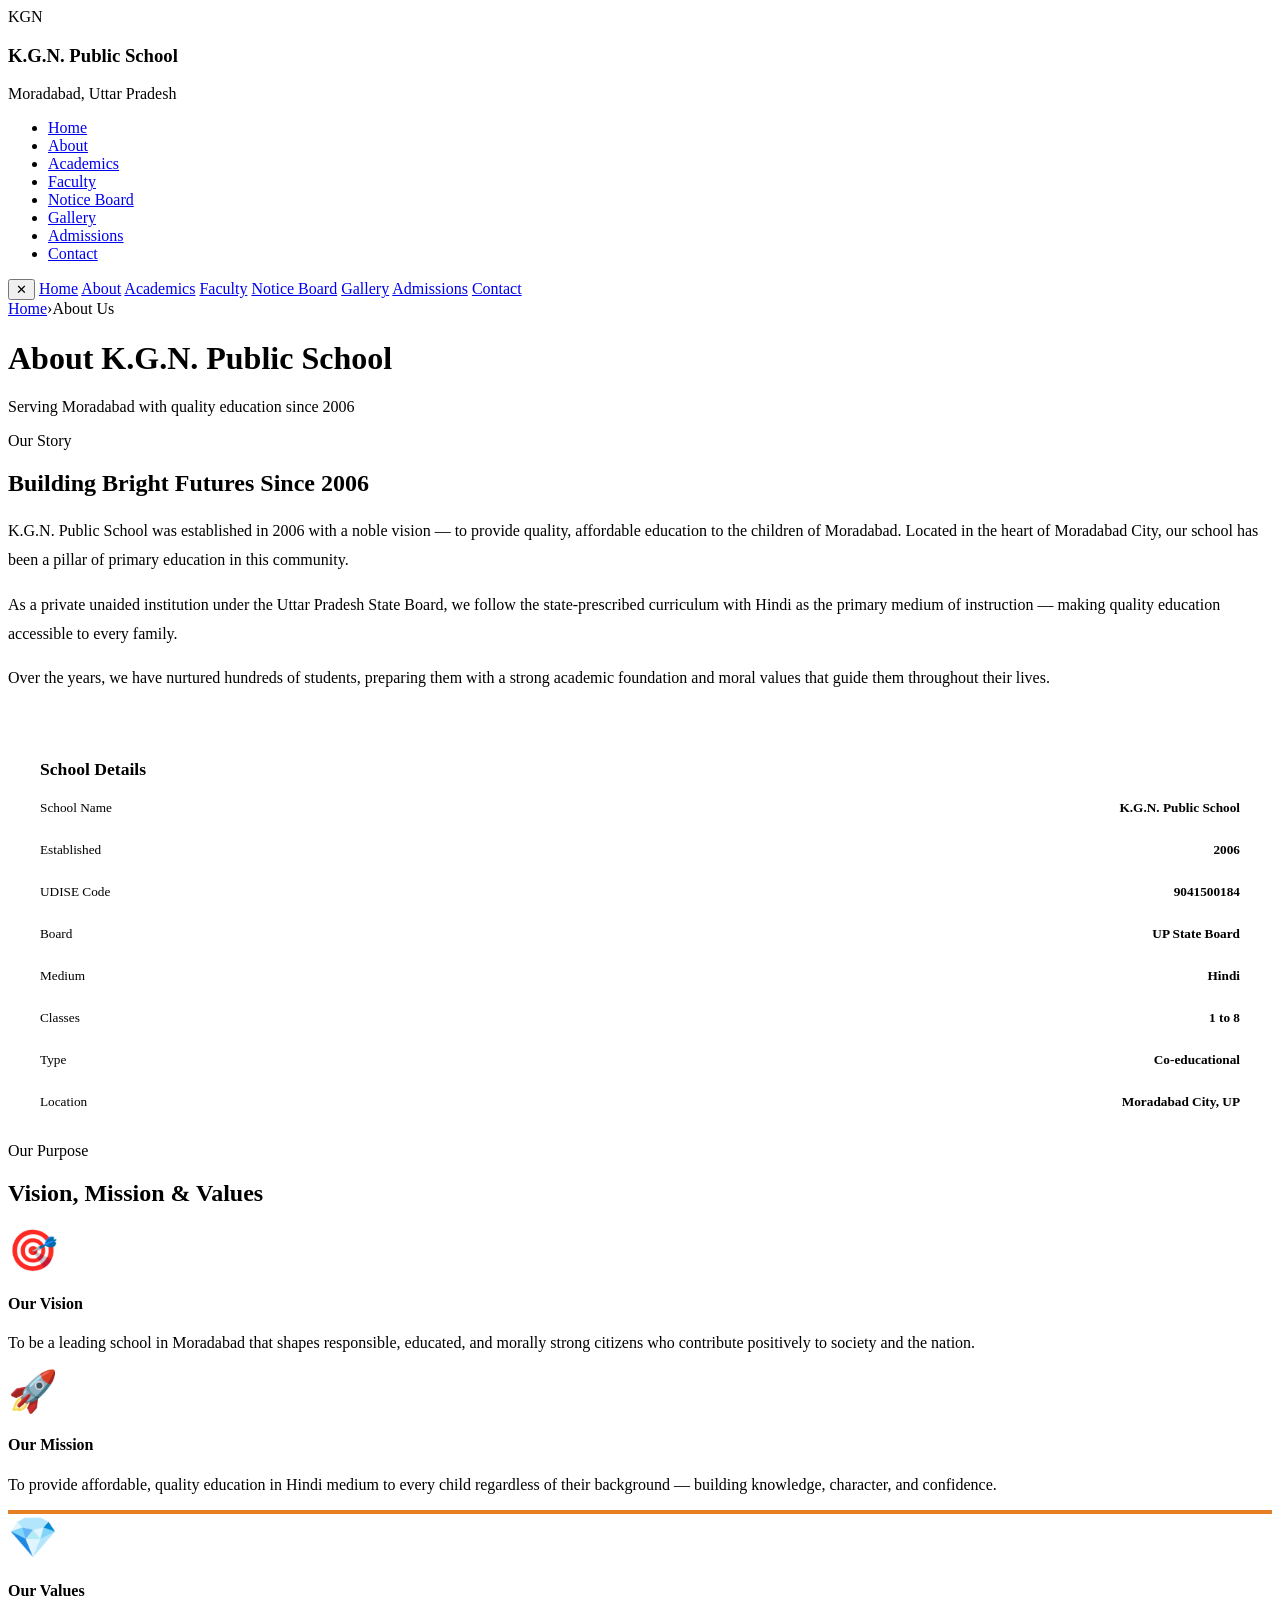
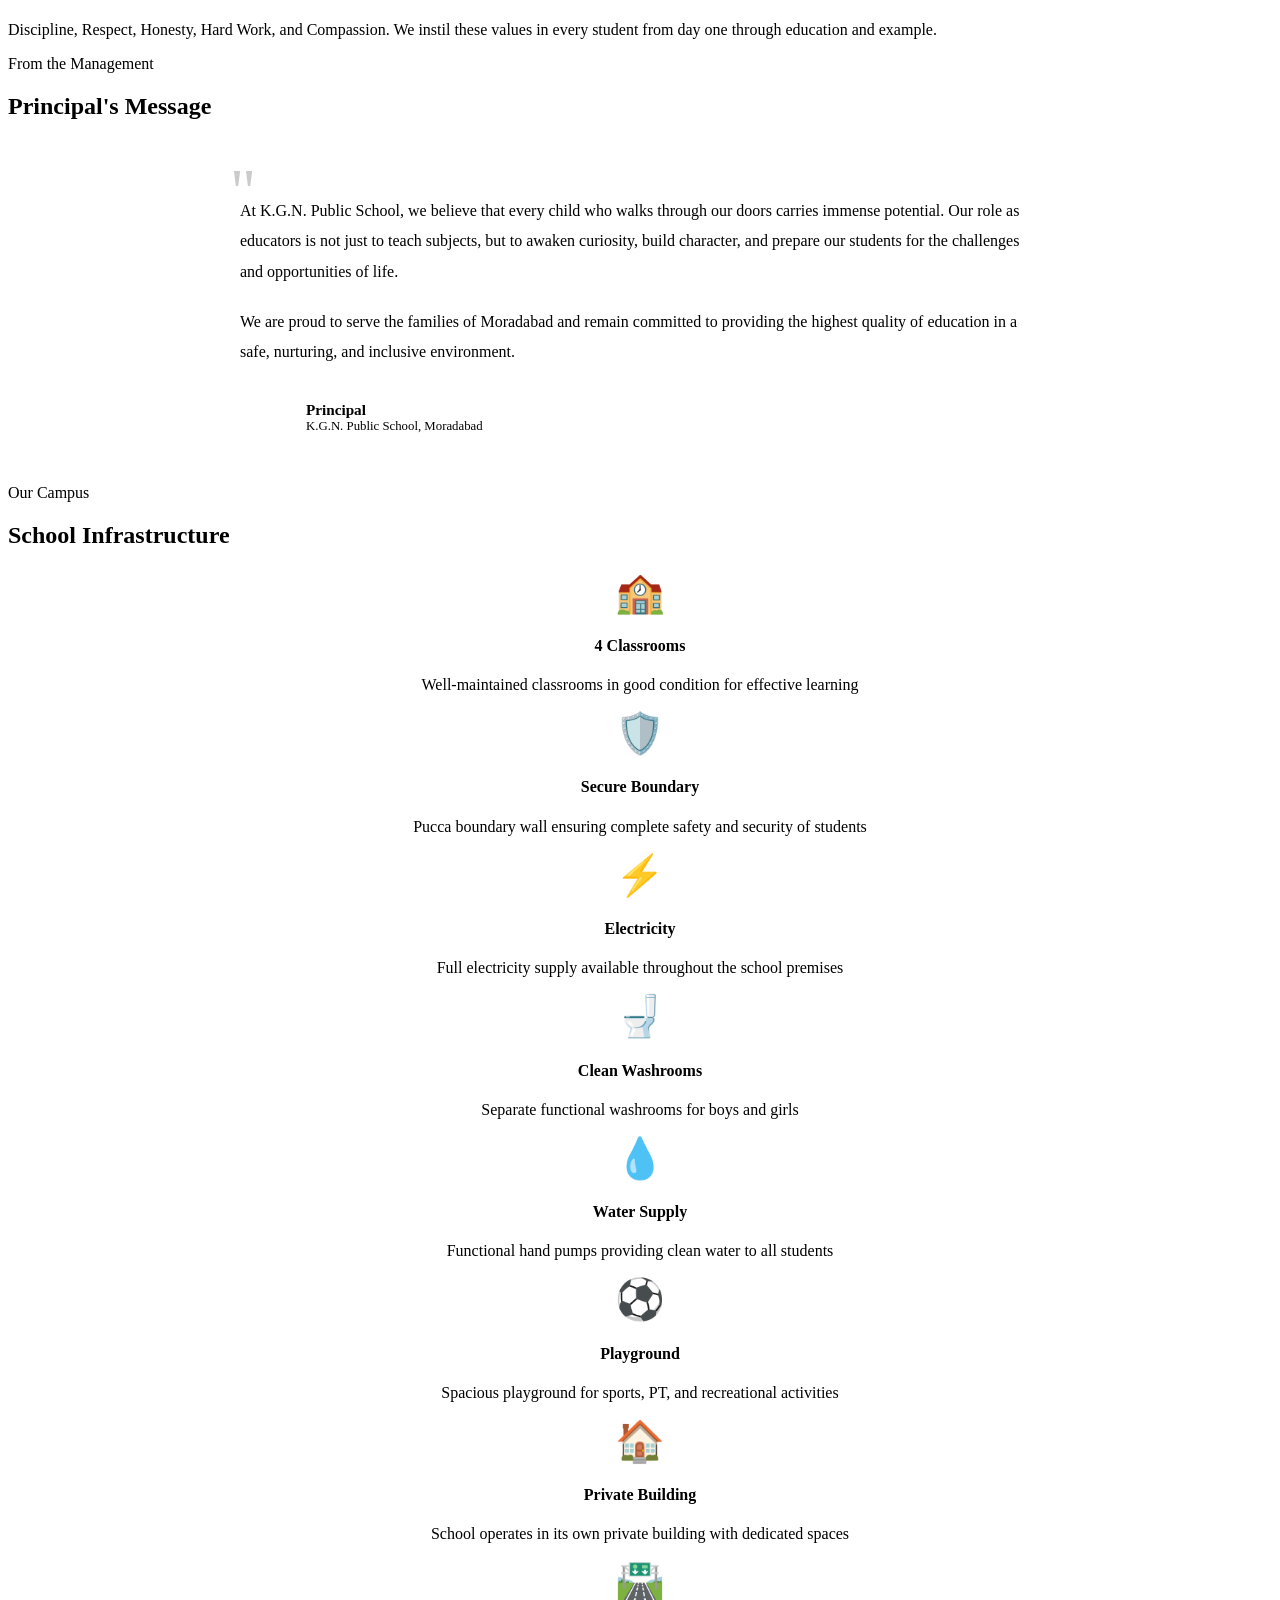
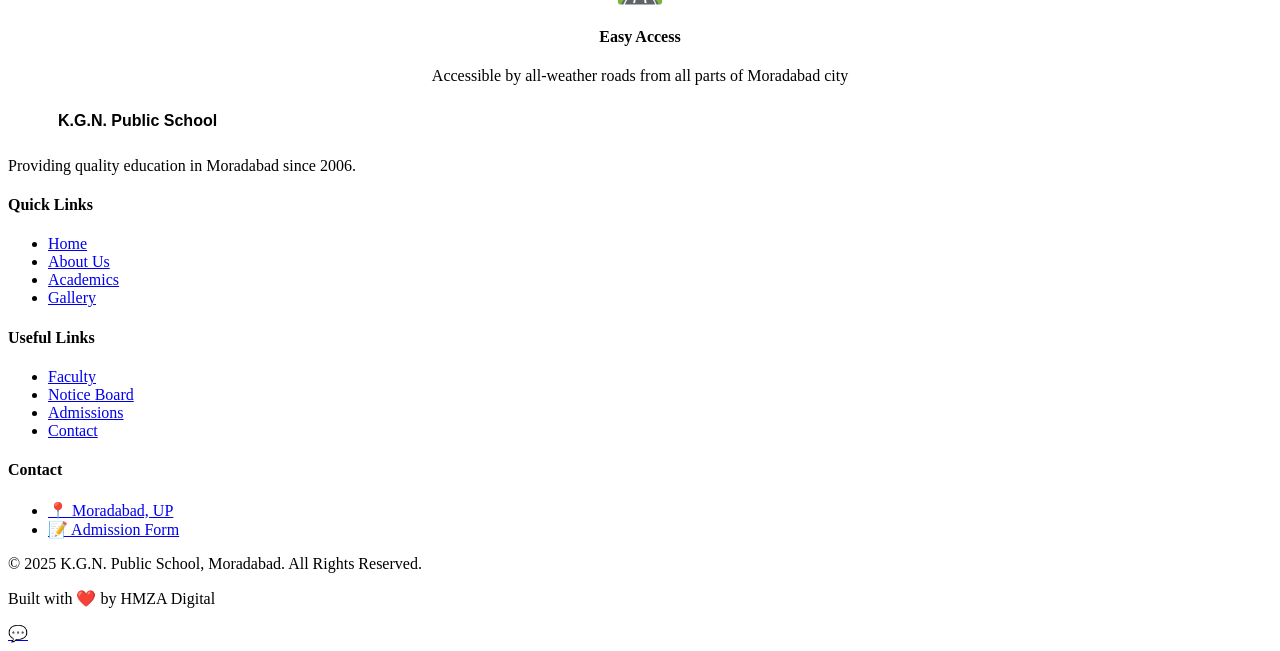
==== about.html @ 434f7cb2 "Add files via upload" ====
<!DOCTYPE html>
<html lang="hi">
<head>
<meta charset="UTF-8"/>
<meta name="viewport" content="width=device-width,initial-scale=1.0"/>
<title>About Us – K.G.N. Public School Moradabad</title>
<link rel="stylesheet" href="css/styles.css"/>
</head>
<body>
<nav>
  <div class="nav-inner">
    <div class="nav-logo">
      <div class="logo-icon">KGN</div>
      <div class="logo-text"><h3>K.G.N. Public School</h3><p>Moradabad, Uttar Pradesh</p></div>
    </div>
    <ul class="nav-links">
      <li><a href="index.html">Home</a></li>
      <li><a href="about.html" class="active">About</a></li>
      <li><a href="academics.html">Academics</a></li>
      <li><a href="faculty.html">Faculty</a></li>
      <li><a href="notice.html">Notice Board</a></li>
      <li><a href="gallery.html">Gallery</a></li>
      <li><a href="admissions.html" class="nav-admit">Admissions</a></li>
      <li><a href="contact.html">Contact</a></li>
    </ul>
    <div class="hamburger" onclick="toggleMob()"><span></span><span></span><span></span></div>
  </div>
</nav>
<div class="mob-nav" id="mobNav">
  <button class="mob-close" onclick="toggleMob()">✕</button>
  <a href="index.html" onclick="toggleMob()">Home</a>
  <a href="about.html" onclick="toggleMob()">About</a>
  <a href="academics.html" onclick="toggleMob()">Academics</a>
  <a href="faculty.html" onclick="toggleMob()">Faculty</a>
  <a href="notice.html" onclick="toggleMob()">Notice Board</a>
  <a href="gallery.html" onclick="toggleMob()">Gallery</a>
  <a href="admissions.html" onclick="toggleMob()">Admissions</a>
  <a href="contact.html" onclick="toggleMob()">Contact</a>
</div>

<div class="page-header">
  <div class="breadcrumb"><a href="index.html">Home</a><span>›</span><span class="current">About Us</span></div>
  <h1>About K.G.N. Public School</h1>
  <p>Serving Moradabad with quality education since 2006</p>
</div>

<!-- HISTORY -->
<section class="section">
  <div class="section-inner">
    <div class="cards-grid-2">
      <div class="reveal">
        <div class="section-label">Our Story</div>
        <h2 class="section-title">Building Bright <span>Futures</span> Since 2006</h2>
        <p style="color:var(--gray);line-height:1.8;margin-bottom:16px">K.G.N. Public School was established in 2006 with a noble vision — to provide quality, affordable education to the children of Moradabad. Located in the heart of Moradabad City, our school has been a pillar of primary education in this community.</p>
        <p style="color:var(--gray);line-height:1.8;margin-bottom:16px">As a private unaided institution under the Uttar Pradesh State Board, we follow the state-prescribed curriculum with Hindi as the primary medium of instruction — making quality education accessible to every family.</p>
        <p style="color:var(--gray);line-height:1.8">Over the years, we have nurtured hundreds of students, preparing them with a strong academic foundation and moral values that guide them throughout their lives.</p>
      </div>
      <div class="reveal">
        <div style="background:var(--blue-light);border-radius:20px;padding:32px;">
          <h3 style="font-size:1.1rem;color:var(--blue);margin-bottom:20px">School Details</h3>
          <div style="display:flex;flex-direction:column;gap:14px;">
            <div style="display:flex;justify-content:space-between;padding-bottom:12px;border-bottom:1px solid var(--border)"><span style="font-size:0.83rem;color:var(--gray)">School Name</span><span style="font-size:0.83rem;font-weight:600">K.G.N. Public School</span></div>
            <div style="display:flex;justify-content:space-between;padding-bottom:12px;border-bottom:1px solid var(--border)"><span style="font-size:0.83rem;color:var(--gray)">Established</span><span style="font-size:0.83rem;font-weight:600">2006</span></div>
            <div style="display:flex;justify-content:space-between;padding-bottom:12px;border-bottom:1px solid var(--border)"><span style="font-size:0.83rem;color:var(--gray)">UDISE Code</span><span style="font-size:0.83rem;font-weight:600">9041500184</span></div>
            <div style="display:flex;justify-content:space-between;padding-bottom:12px;border-bottom:1px solid var(--border)"><span style="font-size:0.83rem;color:var(--gray)">Board</span><span style="font-size:0.83rem;font-weight:600">UP State Board</span></div>
            <div style="display:flex;justify-content:space-between;padding-bottom:12px;border-bottom:1px solid var(--border)"><span style="font-size:0.83rem;color:var(--gray)">Medium</span><span style="font-size:0.83rem;font-weight:600">Hindi</span></div>
            <div style="display:flex;justify-content:space-between;padding-bottom:12px;border-bottom:1px solid var(--border)"><span style="font-size:0.83rem;color:var(--gray)">Classes</span><span style="font-size:0.83rem;font-weight:600">1 to 8</span></div>
            <div style="display:flex;justify-content:space-between;padding-bottom:12px;border-bottom:1px solid var(--border)"><span style="font-size:0.83rem;color:var(--gray)">Type</span><span style="font-size:0.83rem;font-weight:600">Co-educational</span></div>
            <div style="display:flex;justify-content:space-between"><span style="font-size:0.83rem;color:var(--gray)">Location</span><span style="font-size:0.83rem;font-weight:600">Moradabad City, UP</span></div>
          </div>
        </div>
      </div>
    </div>
  </div>
</section>

<!-- VISION MISSION -->
<section class="section section-alt">
  <div class="section-inner">
    <div class="section-label reveal">Our Purpose</div>
    <h2 class="section-title reveal">Vision, Mission <span>& Values</span></h2>
    <div class="cards-grid-3">
      <div class="card reveal" style="border-top:4px solid var(--blue)">
        <div style="font-size:2.5rem;margin-bottom:16px">🎯</div>
        <h4>Our Vision</h4>
        <p>To be a leading school in Moradabad that shapes responsible, educated, and morally strong citizens who contribute positively to society and the nation.</p>
      </div>
      <div class="card reveal" style="border-top:4px solid var(--green)">
        <div style="font-size:2.5rem;margin-bottom:16px">🚀</div>
        <h4>Our Mission</h4>
        <p>To provide affordable, quality education in Hindi medium to every child regardless of their background — building knowledge, character, and confidence.</p>
      </div>
      <div class="card reveal" style="border-top:4px solid #e67e22">
        <div style="font-size:2.5rem;margin-bottom:16px">💎</div>
        <h4>Our Values</h4>
        <p>Discipline, Respect, Honesty, Hard Work, and Compassion. We instil these values in every student from day one through education and example.</p>
      </div>
    </div>
  </div>
</section>

<!-- MANAGEMENT MESSAGE -->
<section class="section">
  <div class="section-inner">
    <div class="section-label reveal">From the Management</div>
    <h2 class="section-title reveal">Principal's <span>Message</span></h2>
    <div style="background:var(--blue-light);border-radius:20px;padding:40px;max-width:800px;margin:0 auto;position:relative;" class="reveal">
      <div style="font-size:4rem;color:var(--blue);opacity:0.2;position:absolute;top:20px;left:30px;font-family:serif;line-height:1">"</div>
      <p style="color:var(--dark);font-size:1rem;line-height:1.9;position:relative;z-index:1;margin-bottom:20px">At K.G.N. Public School, we believe that every child who walks through our doors carries immense potential. Our role as educators is not just to teach subjects, but to awaken curiosity, build character, and prepare our students for the challenges and opportunities of life.</p>
      <p style="color:var(--dark);font-size:1rem;line-height:1.9;position:relative;z-index:1;margin-bottom:24px">We are proud to serve the families of Moradabad and remain committed to providing the highest quality of education in a safe, nurturing, and inclusive environment.</p>
      <div style="display:flex;align-items:center;gap:14px">
        <div style="width:52px;height:52px;border-radius:50%;background:var(--blue);display:flex;align-items:center;justify-content:center;color:white;font-family:'Baloo 2',sans-serif;font-weight:800;font-size:1.1rem">P</div>
        <div>
          <div style="font-weight:700;font-size:0.95rem">Principal</div>
          <div style="font-size:0.8rem;color:var(--gray)">K.G.N. Public School, Moradabad</div>
        </div>
      </div>
    </div>
  </div>
</section>

<!-- INFRASTRUCTURE -->
<section class="section section-alt">
  <div class="section-inner">
    <div class="section-label reveal">Our Campus</div>
    <h2 class="section-title reveal">School <span>Infrastructure</span></h2>
    <div class="cards-grid-4">
      <div class="card reveal" style="text-align:center">
        <div style="font-size:2.5rem;margin-bottom:12px">🏫</div>
        <h4>4 Classrooms</h4>
        <p>Well-maintained classrooms in good condition for effective learning</p>
      </div>
      <div class="card reveal" style="text-align:center">
        <div style="font-size:2.5rem;margin-bottom:12px">🛡️</div>
        <h4>Secure Boundary</h4>
        <p>Pucca boundary wall ensuring complete safety and security of students</p>
      </div>
      <div class="card reveal" style="text-align:center">
        <div style="font-size:2.5rem;margin-bottom:12px">⚡</div>
        <h4>Electricity</h4>
        <p>Full electricity supply available throughout the school premises</p>
      </div>
      <div class="card reveal" style="text-align:center">
        <div style="font-size:2.5rem;margin-bottom:12px">🚽</div>
        <h4>Clean Washrooms</h4>
        <p>Separate functional washrooms for boys and girls</p>
      </div>
      <div class="card reveal" style="text-align:center">
        <div style="font-size:2.5rem;margin-bottom:12px">💧</div>
        <h4>Water Supply</h4>
        <p>Functional hand pumps providing clean water to all students</p>
      </div>
      <div class="card reveal" style="text-align:center">
        <div style="font-size:2.5rem;margin-bottom:12px">⚽</div>
        <h4>Playground</h4>
        <p>Spacious playground for sports, PT, and recreational activities</p>
      </div>
      <div class="card reveal" style="text-align:center">
        <div style="font-size:2.5rem;margin-bottom:12px">🏠</div>
        <h4>Private Building</h4>
        <p>School operates in its own private building with dedicated spaces</p>
      </div>
      <div class="card reveal" style="text-align:center">
        <div style="font-size:2.5rem;margin-bottom:12px">🛣️</div>
        <h4>Easy Access</h4>
        <p>Accessible by all-weather roads from all parts of Moradabad city</p>
      </div>
    </div>
  </div>
</section>

<footer>
  <div class="footer-inner">
    <div class="footer-grid">
      <div class="footer-brand">
        <div style="display:flex;align-items:center;gap:10px;margin-bottom:8px"><div style="width:40px;height:40px;border-radius:10px;background:var(--blue);display:flex;align-items:center;justify-content:center;font-family:'Baloo 2',sans-serif;font-weight:800;color:white;font-size:0.9rem">KGN</div><span style="font-family:'Baloo 2',sans-serif;font-weight:800;font-size:1rem">K.G.N. Public School</span></div>
        <p>Providing quality education in Moradabad since 2006.</p>
      </div>
      <div class="footer-col"><h4>Quick Links</h4><ul><li><a href="index.html">Home</a></li><li><a href="about.html">About Us</a></li><li><a href="academics.html">Academics</a></li><li><a href="gallery.html">Gallery</a></li></ul></div>
      <div class="footer-col"><h4>Useful Links</h4><ul><li><a href="faculty.html">Faculty</a></li><li><a href="notice.html">Notice Board</a></li><li><a href="admissions.html">Admissions</a></li><li><a href="contact.html">Contact</a></li></ul></div>
      <div class="footer-col"><h4>Contact</h4><ul><li><a href="#">📍 Moradabad, UP</a></li><li><a href="admissions.html">📝 Admission Form</a></li></ul></div>
    </div>
    <div class="footer-bottom">
      <p>© 2025 K.G.N. Public School, Moradabad. All Rights Reserved.</p>
      <p>Built with ❤️ by <span>HMZA Digital</span></p>
    </div>
  </div>
</footer>
<a href="https://wa.me/91" class="wa-float">💬</a>
<script src="js/script.js"></script>
</body>
</html>
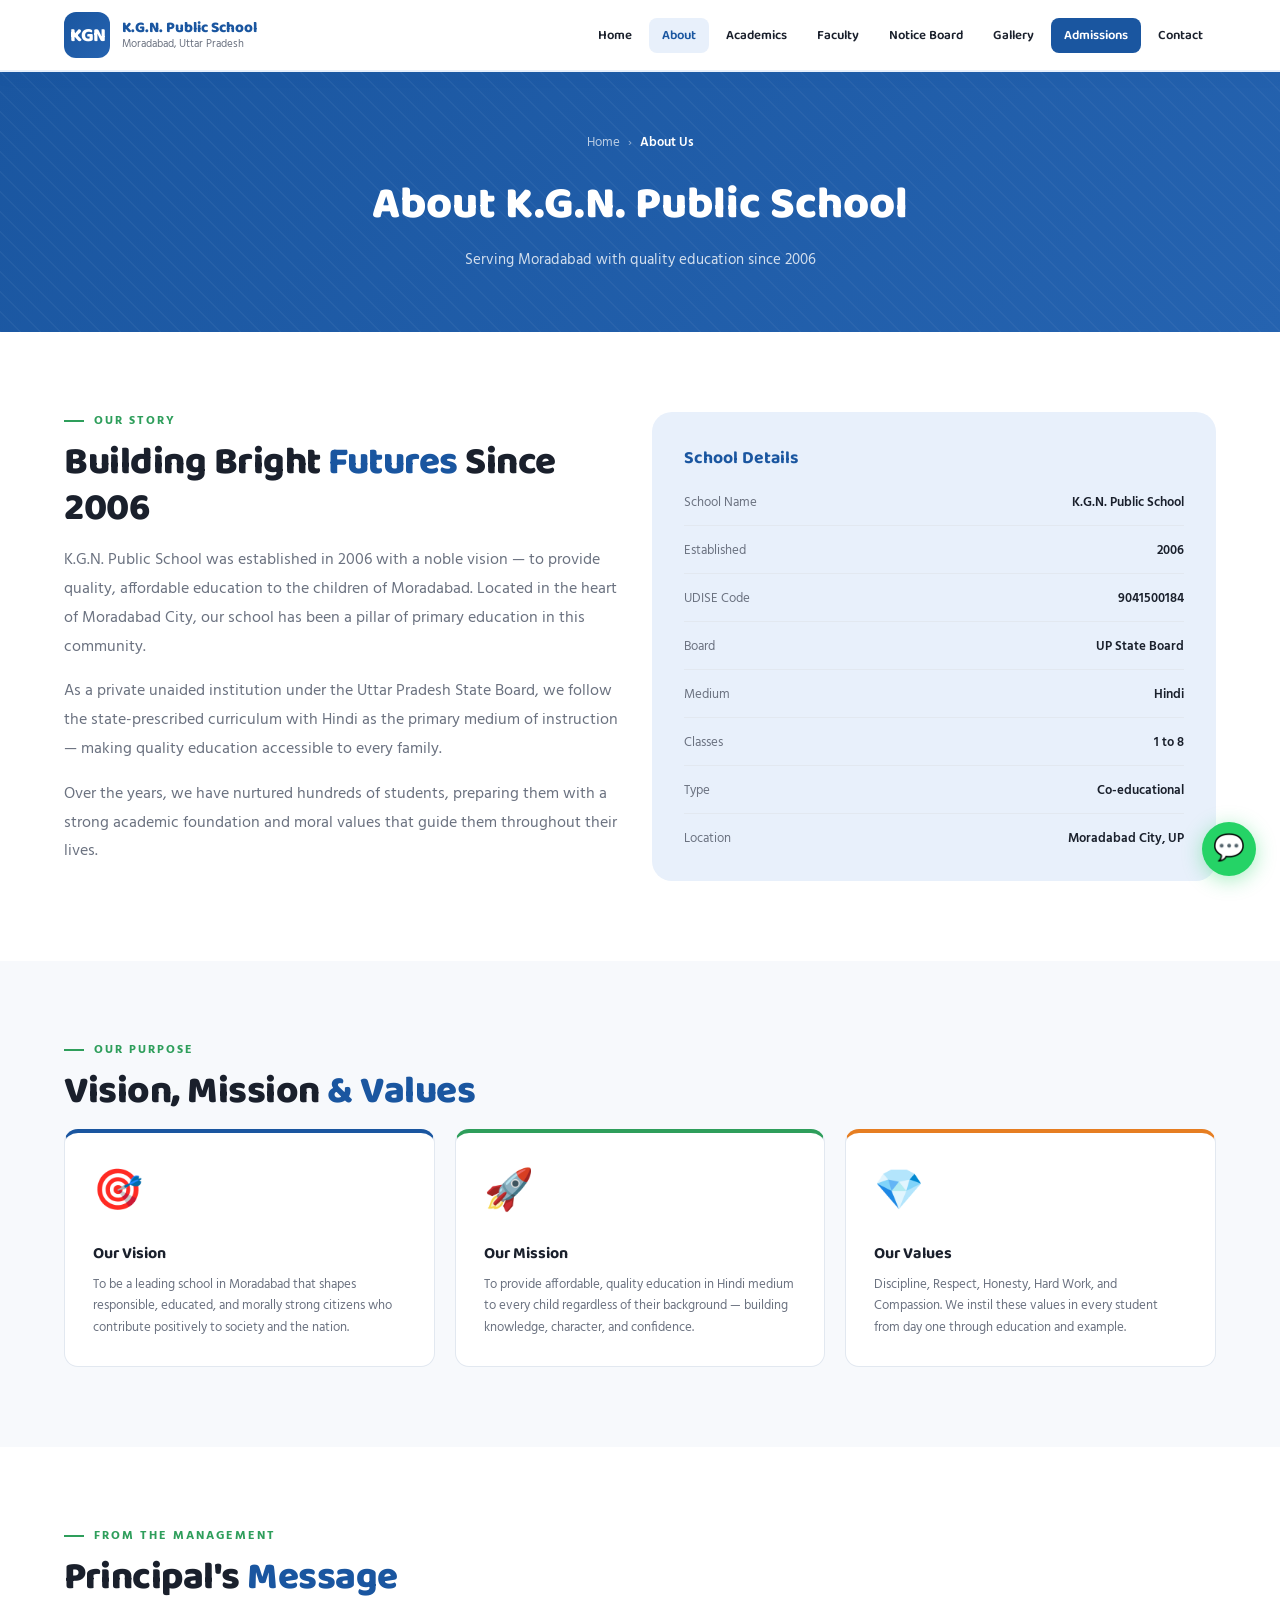
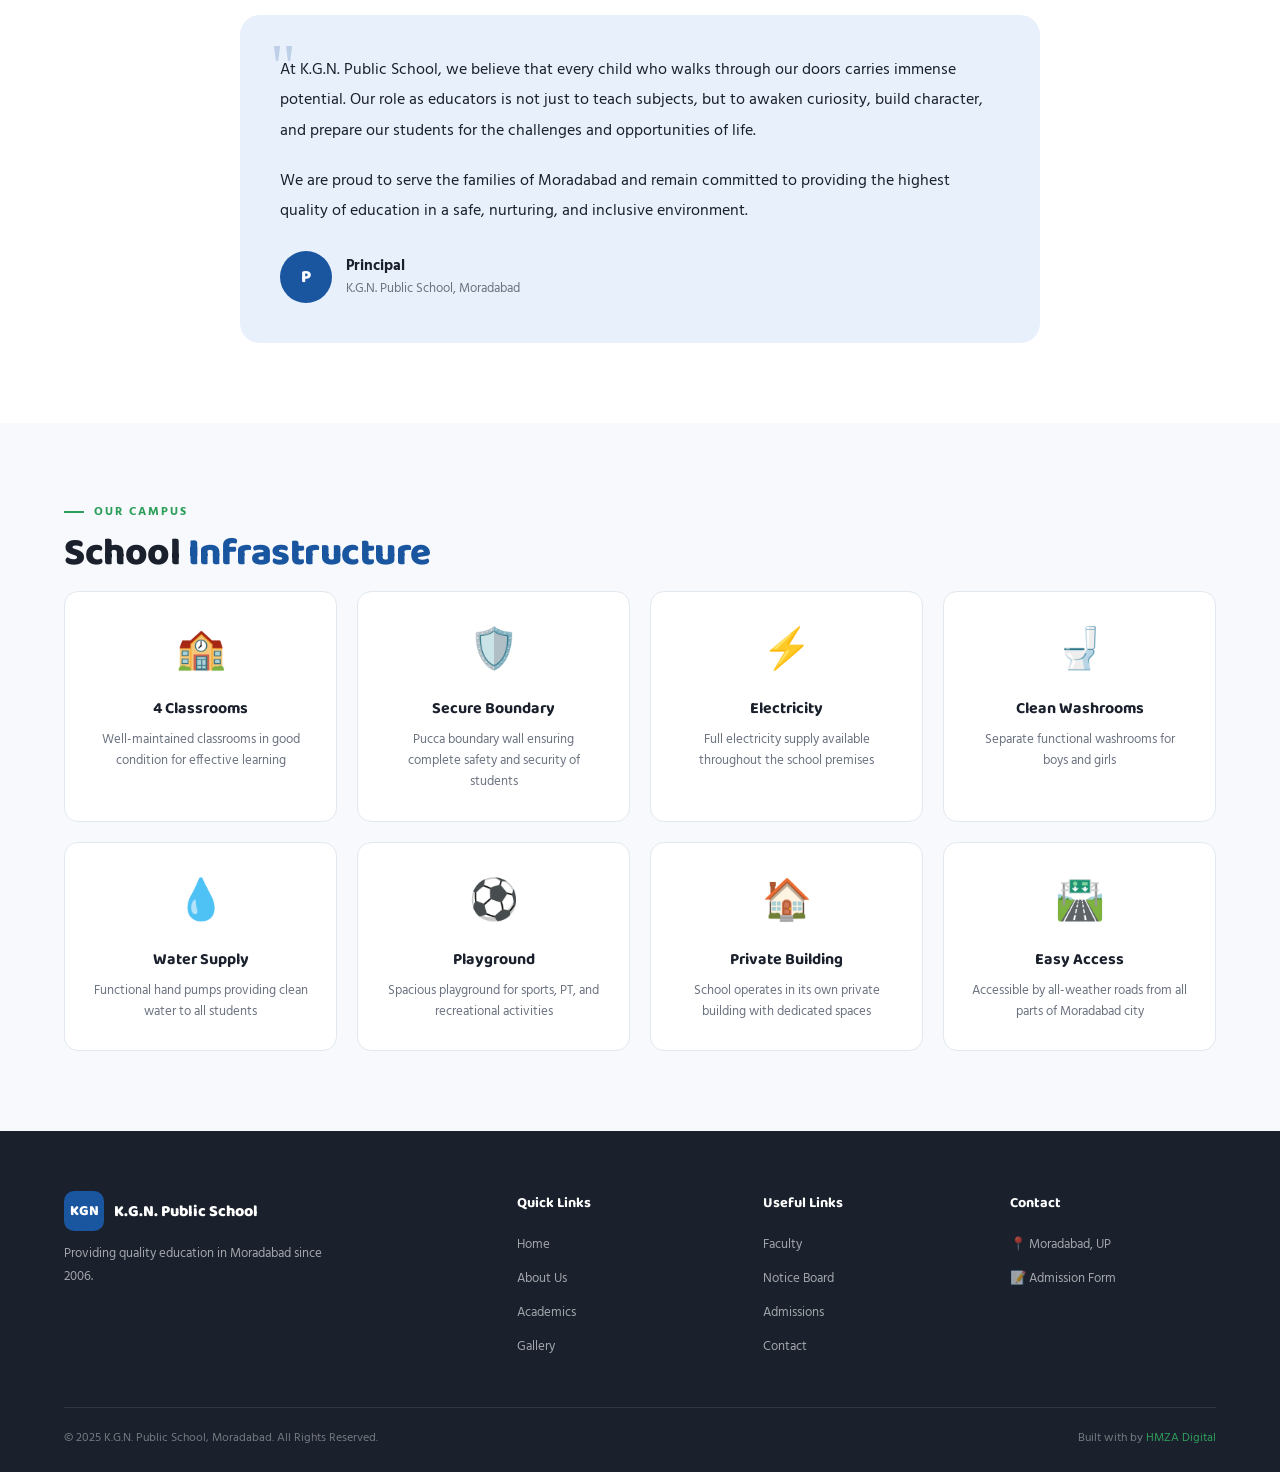
==== commit 7efc236b: "Update about.html" ====
--- a/about.html
+++ b/about.html
@@ -182,7 +182,7 @@
     </div>
     <div class="footer-bottom">
       <p>© 2025 K.G.N. Public School, Moradabad. All Rights Reserved.</p>
-      <p>Built with ❤️ by <span>HMZA Digital</span></p>
+      <p>Built with by <span>HMZA Digital</span></p>
     </div>
   </div>
 </footer>
--- a/css/styles.css
+++ b/css/styles.css
@@ -0,0 +1,321 @@
+@import url('https://fonts.googleapis.com/css2?family=Baloo+2:wght@400;500;600;700;800&family=Hind:wght@300;400;500;600&display=swap');
+
+:root {
+  --blue: #1a56a0;
+  --blue2: #1045880;
+  --blue-light: #e8f0fb;
+  --blue-mid: #2563b0;
+  --green: #2e9e5b;
+  --green-light: #e8f7ee;
+  --white: #ffffff;
+  --off-white: #f7f9fc;
+  --gray: #6b7280;
+  --dark: #1a202c;
+  --border: #e2e8f0;
+  --shadow: 0 4px 20px rgba(26,86,160,0.10);
+  --radius: 14px;
+}
+
+* { margin: 0; padding: 0; box-sizing: border-box; }
+html { scroll-behavior: smooth; }
+body { font-family: 'Hind', sans-serif; background: var(--white); color: var(--dark); overflow-x: hidden; }
+h1,h2,h3,h4,h5 { font-family: 'Baloo 2', sans-serif; }
+a { text-decoration: none; color: inherit; }
+img { max-width: 100%; }
+
+/* NAVBAR */
+nav {
+  position: sticky; top: 0; z-index: 999;
+  background: var(--white);
+  border-bottom: 2px solid var(--blue-light);
+  box-shadow: 0 2px 16px rgba(26,86,160,0.08);
+  padding: 0 5%;
+}
+.nav-inner {
+  display: flex; align-items: center;
+  justify-content: space-between;
+  max-width: 1200px; margin: auto;
+  height: 70px;
+}
+.nav-logo { display: flex; align-items: center; gap: 12px; }
+.nav-logo .logo-icon {
+  width: 46px; height: 46px; border-radius: 12px;
+  background: linear-gradient(135deg, var(--blue), var(--blue-mid));
+  display: flex; align-items: center; justify-content: center;
+  font-family: 'Baloo 2', sans-serif; font-weight: 800;
+  font-size: 1.2rem; color: white; letter-spacing: -1px;
+}
+.nav-logo .logo-text { line-height: 1.2; }
+.nav-logo .logo-text h3 { font-size: 0.95rem; font-weight: 800; color: var(--blue); }
+.nav-logo .logo-text p { font-size: 0.68rem; color: var(--gray); }
+.nav-links { display: flex; align-items: center; gap: 4px; list-style: none; }
+.nav-links a {
+  padding: 7px 13px; border-radius: 8px;
+  font-size: 0.82rem; font-weight: 600;
+  color: var(--dark); transition: all 0.2s;
+  font-family: 'Baloo 2', sans-serif;
+}
+.nav-links a:hover, .nav-links a.active {
+  background: var(--blue-light); color: var(--blue);
+}
+.nav-admit {
+  background: var(--blue) !important;
+  color: white !important;
+}
+.nav-admit:hover { background: var(--blue-mid) !important; }
+.hamburger { display: none; flex-direction: column; gap: 5px; cursor: pointer; }
+.hamburger span { display: block; width: 22px; height: 2px; background: var(--blue); border-radius: 2px; transition: all 0.3s; }
+.mob-nav {
+  display: none; position: fixed; inset: 0; background: white;
+  z-index: 998; flex-direction: column; align-items: center;
+  justify-content: center; gap: 20px;
+}
+.mob-nav.open { display: flex; }
+.mob-nav a {
+  font-family: 'Baloo 2', sans-serif; font-size: 1.5rem;
+  font-weight: 700; color: var(--dark);
+}
+.mob-nav a:hover { color: var(--blue); }
+.mob-close { position: absolute; top: 20px; right: 20px; font-size: 1.8rem; cursor: pointer; color: var(--blue); background: none; border: none; }
+
+/* TICKER */
+.ticker {
+  background: var(--blue); color: white;
+  padding: 8px 0; overflow: hidden;
+  font-size: 0.82rem; font-weight: 500;
+}
+.ticker-inner { display: flex; gap: 0; animation: ticker 25s linear infinite; white-space: nowrap; }
+.ticker-item { padding: 0 40px; display: flex; align-items: center; gap: 10px; }
+.ticker-item::after { content: '★'; opacity: 0.5; }
+@keyframes ticker { from { transform: translateX(0); } to { transform: translateX(-50%); } }
+
+/* HERO */
+.hero {
+  background: linear-gradient(135deg, var(--blue) 0%, var(--blue-mid) 60%, #1a7ac4 100%);
+  padding: 80px 5% 70px; position: relative; overflow: hidden;
+}
+.hero::before {
+  content: ''; position: absolute; inset: 0;
+  background: url("data:image/svg+xml,%3Csvg width='60' height='60' viewBox='0 0 60 60' xmlns='http://www.w3.org/2000/svg'%3E%3Cg fill='none' fill-rule='evenodd'%3E%3Cg fill='%23ffffff' fill-opacity='0.04'%3E%3Cpath d='M36 34v-4h-2v4h-4v2h4v4h2v-4h4v-2h-4zm0-30V0h-2v4h-4v2h4v4h2V6h4V4h-4zM6 34v-4H4v4H0v2h4v4h2v-4h4v-2H6zM6 4V0H4v4H0v2h4v4h2V6h4V4H6z'/%3E%3C/g%3E%3C/g%3E%3C/svg%3E");
+}
+.hero-inner { max-width: 1200px; margin: auto; display: grid; grid-template-columns: 1fr 1fr; gap: 60px; align-items: center; position: relative; z-index: 2; }
+.hero-badge {
+  display: inline-flex; align-items: center; gap: 8px;
+  background: rgba(255,255,255,0.15); border: 1px solid rgba(255,255,255,0.3);
+  color: white; padding: 6px 16px; border-radius: 20px;
+  font-size: 0.75rem; font-weight: 600; letter-spacing: 1px;
+  text-transform: uppercase; margin-bottom: 20px;
+}
+.hero h1 { font-size: clamp(2rem,4vw,3rem); font-weight: 800; color: white; line-height: 1.15; margin-bottom: 16px; letter-spacing: -0.5px; }
+.hero h1 span { color: #90cdf4; }
+.hero p { color: rgba(255,255,255,0.85); font-size: 1rem; line-height: 1.7; margin-bottom: 28px; }
+.hero-btns { display: flex; gap: 12px; flex-wrap: wrap; }
+.btn-white {
+  background: white; color: var(--blue); padding: 12px 24px;
+  border-radius: 10px; font-weight: 700; font-size: 0.9rem;
+  font-family: 'Baloo 2', sans-serif; display: inline-flex;
+  align-items: center; gap: 8px; transition: all 0.3s; border: none; cursor: pointer;
+}
+.btn-white:hover { transform: translateY(-2px); box-shadow: 0 8px 24px rgba(0,0,0,0.15); }
+.btn-outline-white {
+  background: transparent; color: white; padding: 12px 24px;
+  border-radius: 10px; font-weight: 600; font-size: 0.9rem;
+  font-family: 'Baloo 2', sans-serif; display: inline-flex;
+  align-items: center; gap: 8px; transition: all 0.3s;
+  border: 2px solid rgba(255,255,255,0.5);
+}
+.btn-outline-white:hover { border-color: white; background: rgba(255,255,255,0.1); }
+.hero-card {
+  background: white; border-radius: 20px; padding: 32px;
+  box-shadow: 0 20px 60px rgba(0,0,0,0.15);
+}
+.hero-card h3 { font-size: 1.1rem; color: var(--blue); margin-bottom: 20px; }
+.stat-grid { display: grid; grid-template-columns: 1fr 1fr; gap: 14px; }
+.stat-item { background: var(--blue-light); border-radius: 12px; padding: 16px; text-align: center; }
+.stat-item .num { font-family: 'Baloo 2', sans-serif; font-size: 1.8rem; font-weight: 800; color: var(--blue); line-height: 1; }
+.stat-item .lbl { font-size: 0.72rem; color: var(--gray); margin-top: 4px; font-weight: 500; }
+
+/* SECTIONS */
+.section { padding: 80px 5%; }
+.section-inner { max-width: 1200px; margin: auto; }
+.section-alt { background: var(--off-white); }
+.section-blue { background: var(--blue); }
+.section-label {
+  font-size: 0.72rem; font-weight: 700; letter-spacing: 2px;
+  text-transform: uppercase; color: var(--green); margin-bottom: 10px;
+  display: flex; align-items: center; gap: 10px;
+}
+.section-label::before { content: ''; width: 20px; height: 2px; background: var(--green); }
+.section-title { font-size: clamp(1.6rem,3vw,2.4rem); font-weight: 800; color: var(--dark); line-height: 1.2; margin-bottom: 14px; letter-spacing: -0.5px; }
+.section-title span { color: var(--blue); }
+.section-sub { color: var(--gray); font-size: 0.95rem; line-height: 1.7; max-width: 500px; margin-bottom: 40px; }
+
+/* CARDS */
+.cards-grid-3 { display: grid; grid-template-columns: repeat(3,1fr); gap: 20px; }
+.cards-grid-4 { display: grid; grid-template-columns: repeat(4,1fr); gap: 20px; }
+.cards-grid-2 { display: grid; grid-template-columns: 1fr 1fr; gap: 24px; }
+.card {
+  background: white; border-radius: var(--radius); padding: 28px;
+  border: 1px solid var(--border); transition: all 0.3s; position: relative;
+}
+.card:hover { transform: translateY(-4px); box-shadow: var(--shadow); border-color: var(--blue-light); }
+.card-icon {
+  width: 52px; height: 52px; border-radius: 12px;
+  background: var(--blue-light); display: flex; align-items: center;
+  justify-content: center; font-size: 1.4rem; margin-bottom: 16px;
+  transition: all 0.3s;
+}
+.card:hover .card-icon { background: var(--blue); }
+.card h4 { font-size: 1rem; font-weight: 700; margin-bottom: 8px; color: var(--dark); }
+.card p { font-size: 0.83rem; color: var(--gray); line-height: 1.6; }
+
+/* BUTTONS */
+.btn-blue {
+  background: var(--blue); color: white; padding: 12px 24px;
+  border-radius: 10px; font-weight: 700; font-size: 0.9rem;
+  font-family: 'Baloo 2', sans-serif; display: inline-flex;
+  align-items: center; gap: 8px; transition: all 0.3s;
+  border: none; cursor: pointer;
+}
+.btn-blue:hover { background: var(--blue-mid); transform: translateY(-2px); }
+.btn-green {
+  background: var(--green); color: white; padding: 12px 24px;
+  border-radius: 10px; font-weight: 700; font-size: 0.9rem;
+  font-family: 'Baloo 2', sans-serif; display: inline-flex;
+  align-items: center; gap: 8px; transition: all 0.3s;
+  border: none; cursor: pointer;
+}
+.btn-green:hover { background: #27855e; transform: translateY(-2px); }
+
+/* FORMS */
+.form-group { margin-bottom: 16px; }
+.form-group label { display: block; font-size: 0.78rem; font-weight: 600; color: var(--dark); margin-bottom: 6px; }
+.form-group input, .form-group select, .form-group textarea {
+  width: 100%; padding: 11px 14px;
+  background: var(--off-white); border: 1.5px solid var(--border);
+  border-radius: 10px; color: var(--dark); font-family: 'Hind', sans-serif;
+  font-size: 0.9rem; outline: none; transition: border-color 0.2s;
+}
+.form-group input:focus, .form-group select:focus, .form-group textarea:focus { border-color: var(--blue); background: white; }
+.form-group textarea { resize: vertical; min-height: 100px; }
+.form-row { display: grid; grid-template-columns: 1fr 1fr; gap: 14px; }
+
+/* NOTICE CARDS */
+.notice-card {
+  background: white; border-radius: var(--radius); padding: 22px;
+  border: 1px solid var(--border); border-left: 4px solid var(--blue);
+  transition: all 0.3s; display: flex; gap: 16px; align-items: flex-start;
+}
+.notice-card:hover { box-shadow: var(--shadow); }
+.notice-card.urgent { border-left-color: #e53e3e; }
+.notice-card.exam { border-left-color: var(--green); }
+.n-icon { width: 42px; height: 42px; border-radius: 10px; display: flex; align-items: center; justify-content: center; font-size: 1.2rem; flex-shrink: 0; }
+.n-icon.blue { background: var(--blue-light); }
+.n-icon.red { background: #fff5f5; }
+.n-icon.green { background: var(--green-light); }
+.n-content h4 { font-size: 0.95rem; font-weight: 700; color: var(--dark); margin-bottom: 4px; }
+.n-content p { font-size: 0.8rem; color: var(--gray); line-height: 1.5; }
+.n-date { font-size: 0.7rem; color: var(--blue); font-weight: 600; margin-top: 6px; }
+
+/* GALLERY */
+.gallery-grid { display: grid; grid-template-columns: repeat(3,1fr); gap: 14px; }
+.gallery-item {
+  border-radius: 12px; overflow: hidden; position: relative;
+  aspect-ratio: 4/3; cursor: pointer;
+}
+.gallery-item .placeholder {
+  width: 100%; height: 100%; display: flex; flex-direction: column;
+  align-items: center; justify-content: center; gap: 8px;
+  font-size: 2.5rem; transition: all 0.3s;
+}
+.gallery-item:hover .placeholder { transform: scale(1.05); }
+.gallery-item p { font-size: 0.78rem; font-weight: 600; color: var(--gray); }
+
+/* FACULTY CARDS */
+.faculty-card {
+  background: white; border-radius: var(--radius); padding: 24px;
+  border: 1px solid var(--border); text-align: center; transition: all 0.3s;
+}
+.faculty-card:hover { transform: translateY(-4px); box-shadow: var(--shadow); }
+.faculty-avatar {
+  width: 80px; height: 80px; border-radius: 50%; margin: 0 auto 16px;
+  display: flex; align-items: center; justify-content: center;
+  font-size: 2rem; font-weight: 800; color: white;
+  font-family: 'Baloo 2', sans-serif;
+}
+.faculty-card h4 { font-size: 0.95rem; font-weight: 700; margin-bottom: 4px; }
+.faculty-card .subject { font-size: 0.78rem; color: var(--blue); font-weight: 600; margin-bottom: 4px; }
+.faculty-card .qual { font-size: 0.75rem; color: var(--gray); }
+
+/* CTA SECTION */
+.cta-section {
+  background: linear-gradient(135deg, var(--green) 0%, #27855e 100%);
+  border-radius: 20px; padding: 60px 40px; text-align: center;
+  position: relative; overflow: hidden;
+}
+.cta-section h2 { font-size: clamp(1.6rem,3vw,2.2rem); font-weight: 800; color: white; margin-bottom: 12px; }
+.cta-section p { color: rgba(255,255,255,0.85); font-size: 0.95rem; margin-bottom: 28px; }
+
+/* PAGE HEADER */
+.page-header {
+  background: linear-gradient(135deg, var(--blue) 0%, var(--blue-mid) 100%);
+  padding: 60px 5%; text-align: center; position: relative; overflow: hidden;
+}
+.page-header::before {
+  content: ''; position: absolute; inset: 0; opacity: 0.04;
+  background: repeating-linear-gradient(45deg, white 0, white 1px, transparent 0, transparent 50%);
+  background-size: 20px 20px;
+}
+.page-header h1 { font-size: clamp(1.8rem,4vw,2.8rem); font-weight: 800; color: white; position: relative; }
+.page-header p { color: rgba(255,255,255,0.8); margin-top: 8px; font-size: 0.95rem; position: relative; }
+.breadcrumb { display: flex; align-items: center; justify-content: center; gap: 8px; margin-bottom: 16px; position: relative; }
+.breadcrumb a { color: rgba(255,255,255,0.7); font-size: 0.8rem; }
+.breadcrumb span { color: rgba(255,255,255,0.5); font-size: 0.8rem; }
+.breadcrumb .current { color: white; font-size: 0.8rem; font-weight: 600; }
+
+/* FOOTER */
+footer { background: var(--dark); color: white; padding: 60px 5% 24px; }
+.footer-inner { max-width: 1200px; margin: auto; }
+.footer-grid { display: grid; grid-template-columns: 2fr 1fr 1fr 1fr; gap: 40px; padding-bottom: 40px; border-bottom: 1px solid rgba(255,255,255,0.1); }
+.footer-brand p { color: rgba(255,255,255,0.6); font-size: 0.83rem; line-height: 1.7; margin-top: 12px; max-width: 260px; }
+.footer-col h4 { font-family: 'Baloo 2', sans-serif; font-size: 0.9rem; font-weight: 700; margin-bottom: 16px; color: white; }
+.footer-col ul { list-style: none; }
+.footer-col ul li { margin-bottom: 8px; }
+.footer-col ul li a { color: rgba(255,255,255,0.6); font-size: 0.82rem; transition: color 0.2s; }
+.footer-col ul li a:hover { color: white; }
+.footer-bottom { display: flex; justify-content: space-between; align-items: center; padding-top: 20px; font-size: 0.78rem; color: rgba(255,255,255,0.4); flex-wrap: wrap; gap: 10px; }
+.footer-bottom span { color: var(--green); }
+
+/* REVEAL ANIMATION */
+.reveal { opacity: 0; transform: translateY(24px); transition: opacity 0.6s ease, transform 0.6s ease; }
+.reveal.visible { opacity: 1; transform: translateY(0); }
+
+/* WHATSAPP FLOAT */
+.wa-float {
+  position: fixed; bottom: 24px; right: 24px; width: 54px; height: 54px;
+  border-radius: 50%; background: #25d366; display: flex; align-items: center;
+  justify-content: center; font-size: 1.6rem; box-shadow: 0 4px 20px rgba(37,211,102,0.4);
+  z-index: 500; animation: waPulse 2s infinite; text-decoration: none;
+}
+@keyframes waPulse { 0%,100% { box-shadow: 0 4px 20px rgba(37,211,102,0.4); } 50% { box-shadow: 0 4px 40px rgba(37,211,102,0.7); } }
+
+/* RESPONSIVE */
+@media(max-width:900px) {
+  nav { padding: 0 20px; }
+  .nav-links { display: none; }
+  .hamburger { display: flex; }
+  .hero-inner { grid-template-columns: 1fr; gap: 32px; }
+  .hero-card { display: none; }
+  .cards-grid-3, .cards-grid-4 { grid-template-columns: 1fr 1fr; }
+  .gallery-grid { grid-template-columns: 1fr 1fr; }
+  .footer-grid { grid-template-columns: 1fr 1fr; }
+  .section { padding: 60px 5%; }
+}
+@media(max-width:600px) {
+  .cards-grid-3, .cards-grid-4, .cards-grid-2 { grid-template-columns: 1fr; }
+  .gallery-grid { grid-template-columns: 1fr 1fr; }
+  .form-row { grid-template-columns: 1fr; }
+  .footer-grid { grid-template-columns: 1fr; }
+  .footer-bottom { flex-direction: column; text-align: center; }
+  .hero { padding: 60px 5%; }
+}
